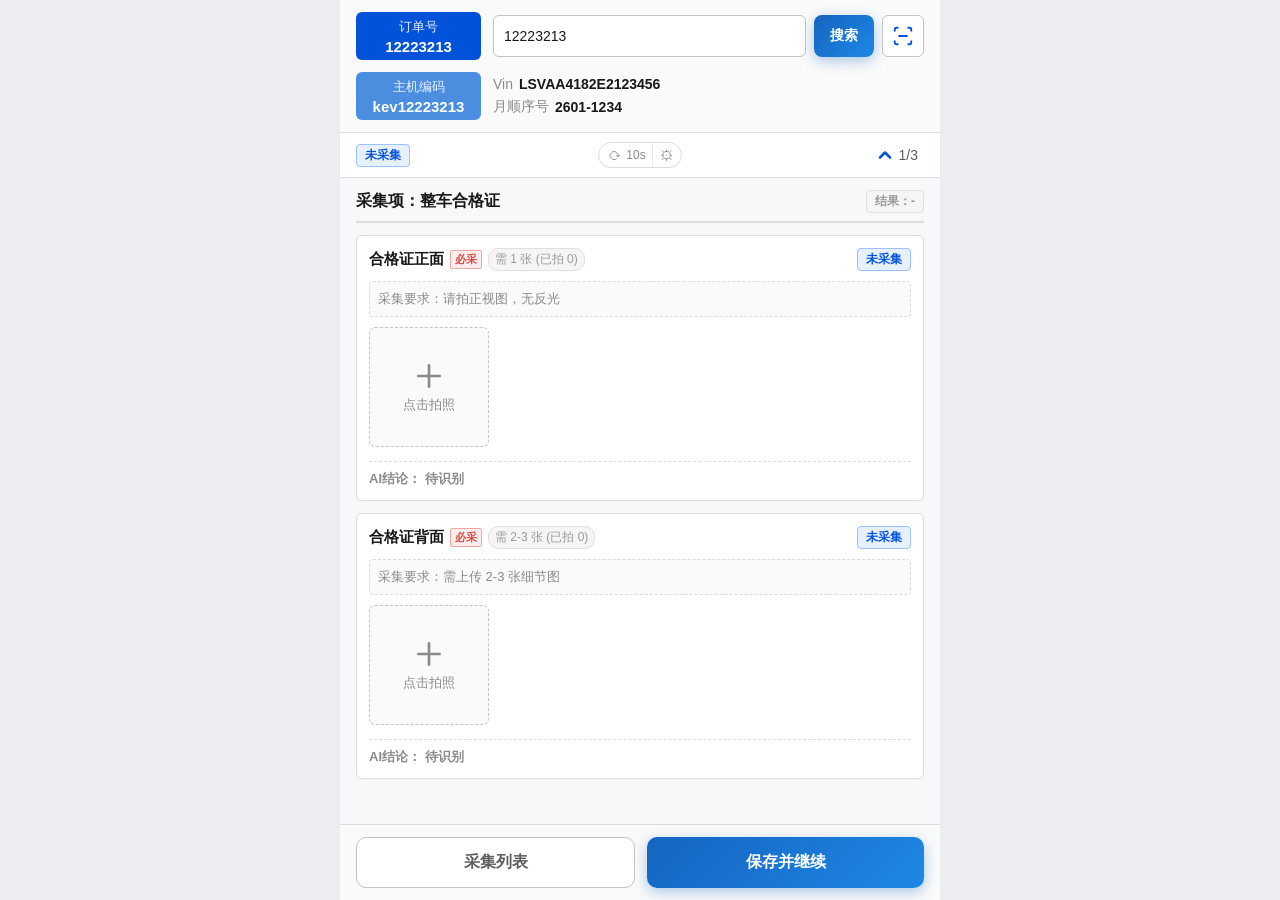
==== mom-cert-ai-collect/index.html @ 08a866f2 "feat: 采集项识别状态移至操作栏左侧，刷新倒计时居中 操作栏改为三段布局：状态左、刷新中、折叠/页码右；列表页隐藏单项状态；结果状态保持 NULL 灰/-、通过绿、不通过红" ====
<!doctype html>
<html lang="zh-CN">
  <head>
    <meta charset="UTF-8" />
    <meta name="viewport" content="width=device-width, initial-scale=1.0, maximum-scale=1.0, user-scalable=no, viewport-fit=cover" />
    <title>合格证AI图像采集</title>
    <link rel="stylesheet" href="index.css" />
  </head>
  <body>
    <div class="panel app-container mom-cert-ai-collect">
      <div class="toast-container" aria-live="polite"></div>

      <!-- ==================== 公共头部 ==================== -->
      <div class="header page-header">
        <div class="row header-row-primary">
          <div class="order-box">
            <span class="order-box-label">订单号</span>
            <span class="order-no-value">-</span>
          </div>
          <div class="search-group">
            <input
              class="search-input input-search"
              type="text"
              placeholder="输入单号/VIN/月顺序号"
              autocomplete="off"
              enterkeyhint="search"
            />
            <button type="button" class="btn-blue btn-search-order">搜索</button>
            <button type="button" class="btn-scan-header btn-scan-order" aria-label="扫码订单">
              <svg viewBox="0 0 24 24" fill="none" stroke="currentColor" stroke-width="2" aria-hidden="true">
                <path d="M3 7V5a2 2 0 012-2h2M17 3h2a2 2 0 012 2v2M21 17v2a2 2 0 01-2 2h-2M7 21H5a2 2 0 01-2-2v-2M7 12h10" />
              </svg>
            </button>
          </div>
        </div>
        <div class="row header-row-secondary">
          <div class="order-box host-code-box">
            <span class="order-box-label">主机编码</span>
            <span class="host-code-value">-</span>
          </div>
          <div class="vin-info">
            <div class="info-item"><span class="info-label">Vin</span><span class="info-value vin-value">-</span></div>
            <div class="info-item"><span class="info-label">月顺序号</span><span class="info-value month-sequence-value">-</span></div>
          </div>
        </div>
      </div>

      <div class="action-bar page-action-bar">
        <span class="category-status-tag action-status-tag tag-blue">待查询</span>
        <div class="refresh-control hidden">
          <button type="button" class="refresh-chip" aria-label="立即刷新状态">
            <span class="refresh-icon" aria-hidden="true">⟳</span>
            <span class="refresh-text">10s</span>
          </button>
          <button type="button" class="refresh-config-btn" aria-label="设置刷新间隔" title="设置刷新间隔">⚙</button>
        </div>
        <button type="button" class="toggle-control header-toggle">
          <svg class="icon-svg header-toggle-icon" viewBox="0 0 24 24" fill="none" aria-hidden="true">
            <path d="M18 15L12 9L6 15" stroke="currentColor" stroke-width="3" stroke-linecap="round" stroke-linejoin="round" />
          </svg>
          <span class="page-indicator">0/0</span>
        </button>
      </div>

      <!-- ==================== 视图1：采集详情 ==================== -->
      <div class="view view-detail active">
        <div class="content">
          <div class="main-category-header">
            <span class="category-title">采集项：-</span>
            <span class="category-result-tag tag-gray">结果：-</span>
          </div>
          <div class="subcategory-list"></div>
          <div class="empty-state hidden empty-task">
            <p>请输入单号/VIN/月顺序号查询采集任务</p>
          </div>
        </div>
        <div class="footer">
          <button type="button" class="footer-btn btn-outline-main btn-open-list disabled" aria-disabled="true">采集列表</button>
          <button type="button" class="footer-btn btn-submit btn-save disabled" aria-disabled="true">保存并继续</button>
        </div>
      </div>

      <!-- ==================== 视图2：采集列表 ==================== -->
      <div class="view view-list">
        <div class="list-status-bar">
          <span>整体检验结论：</span>
          <span class="list-conclusion">待查询</span>
        </div>
        <div class="table-container">
          <table class="list-table">
            <thead>
              <tr>
                <th width="15%">序号</th>
                <th width="40%">采集项名称</th>
                <th width="20%">状态</th>
                <th width="25%">结果</th>
              </tr>
            </thead>
            <tbody class="list-table-body"></tbody>
          </table>
          <div class="empty-state hidden empty-task-table">
            <p>暂无采集任务</p>
          </div>
        </div>
        <div class="list-footer">
          <button type="button" class="btn-refresh btn-back-detail disabled" aria-disabled="true">返回详情</button>
        </div>
      </div>

      <input type="file" class="photo-input-hidden" accept="image/*" capture="environment" />

      <!-- ==================== 更新数据确认 ==================== -->
      <div class="modal-overlay confirm-mask hidden">
        <div class="modal">
          <h3>确认更新数据？</h3>
          <p>将停用当前采集记录并重新采集，历史识别记录保留。是否确认？</p>
          <div class="modal-btns">
            <button type="button" class="modal-btn modal-btn-cancel confirm-btn-cancel">取消</button>
            <button type="button" class="modal-btn modal-btn-confirm confirm-btn-ok">确认更新</button>
          </div>
        </div>
      </div>

      <div class="modal-overlay refresh-config-mask hidden">
        <div class="modal refresh-config-box">
          <h3>刷新间隔</h3>
          <p>设置自动刷新间隔，范围 3-600 秒</p>
          <div class="refresh-preset-list">
            <button type="button" class="refresh-preset" data-seconds="5">5 秒</button>
            <button type="button" class="refresh-preset" data-seconds="10">10 秒</button>
            <button type="button" class="refresh-preset" data-seconds="30">30 秒</button>
            <button type="button" class="refresh-preset" data-seconds="60">60 秒</button>
          </div>
          <div class="refresh-custom-row">
            <input type="number" class="refresh-custom-input" min="3" max="600" step="1" inputmode="numeric" placeholder="自定义秒数" />
            <span>秒</span>
          </div>
          <div class="refresh-config-error hidden">请输入 3-600 之间的秒数</div>
          <div class="modal-btns">
            <button type="button" class="modal-btn modal-btn-cancel refresh-config-cancel">取消</button>
            <button type="button" class="modal-btn modal-btn-primary refresh-config-save">保存</button>
          </div>
        </div>
      </div>

      <div class="modal-overlay conflict-mask hidden">
        <div class="modal">
          <h3>无法保存</h3>
          <p class="conflict-message"></p>
          <div class="modal-btns">
            <button type="button" class="modal-btn modal-btn-cancel conflict-btn-close">关闭</button>
            <button type="button" class="modal-btn modal-btn-primary conflict-btn-refresh">刷新最新数据</button>
          </div>
        </div>
      </div>

      <!-- ==================== 循环结构模板 ==================== -->
      <template class="template-cert-ai-sub-card">
        <div class="sub-item-card">
          <div class="sub-header">
            <div class="sub-title">
              <span class="sub-name"></span>
              <span class="req-tag"></span>
              <span class="count-tag"></span>
            </div>
            <span class="status-tag tag-blue"></span>
          </div>
          <div class="sub-req-text hidden"></div>
          <div class="img-upload-area">
            <button type="button" class="upload-box">
              <svg class="upload-icon" viewBox="0 0 24 24" fill="none" stroke="currentColor" stroke-width="2" aria-hidden="true">
                <path stroke-linecap="round" stroke-linejoin="round" d="M12 4v16m8-8H4" />
              </svg>
              <span class="upload-text">点击拍照</span>
            </button>
            <div class="no-need-collect hidden">该项无需采集图片，跳过即可。</div>
          </div>
          <div class="action-btns hidden">
            <button type="button" class="btn-xs btn-pending" disabled>识别中...</button>
            <button type="button" class="btn-xs btn-warning btn-re-recognize">源数据重新识别</button>
            <button type="button" class="btn-xs btn-danger-outline btn-reset-data">更新数据</button>
          </div>
          <div class="ai-result-row">
            <span class="ai-result-label">AI结论：</span>
            <span class="ai-result-value">待识别</span>
          </div>
        </div>
      </template>

      <template class="template-cert-ai-photo-item">
        <div class="img-preview-box">
          <img src="" alt="" />
          <div class="loading-mask hidden">
            <div class="spinner"></div>
            处理中
          </div>
          <button type="button" class="img-del-bar" aria-label="删除照片">
            <svg viewBox="0 0 24 24" fill="none" stroke="currentColor" aria-hidden="true">
              <path stroke-linecap="round" stroke-linejoin="round" stroke-width="2" d="M19 7l-.867 12.142A2 2 0 0116.138 21H7.862a2 2 0 01-1.995-1.858L5 7m5 4v6m4-6v6m1-10V4a1 1 0 00-1-1h-4a1 1 0 00-1 1v3M4 7h16" />
            </svg>
            删除
          </button>
        </div>
      </template>

      <template class="template-cert-ai-list-row">
        <tr class="list-row">
          <td class="list-index"></td>
          <td class="list-main-name"></td>
          <td><span class="list-status"></span></td>
          <td><span class="list-result"></span></td>
        </tr>
      </template>

      <template class="template-cert-ai-toast">
        <div class="toast">
          <span class="toast-icon"></span>
          <span class="toast-message"></span>
        </div>
      </template>
    </div>

    <script src="../jquery.min.js"></script>
    <script src="mock.js"></script>
    <script src="index.js"></script>
  </body>
</html>
---- mom-cert-ai-collect/index.css ----
html,
body {
  height: 100%;
  margin: 0;
  padding: 0;
  overflow: hidden;
  background: #ebedf0;
}

body {
  display: flex;
  justify-content: center;
  font-family: -apple-system, BlinkMacSystemFont, "Segoe UI", Roboto, "Helvetica Neue", Arial, sans-serif;
  color: #181818;
  -webkit-font-smoothing: antialiased;
  -webkit-tap-highlight-color: transparent;
}

.mom-cert-ai-collect {
  width: 100%;
  max-width: 600px;
  height: 100%;
  margin: 0 auto;
  background: #fff;
  display: flex;
  flex-direction: column;
  position: relative;
  overflow: hidden;
}

.mom-cert-ai-collect,
.mom-cert-ai-collect * {
  box-sizing: border-box;
}

.mom-cert-ai-collect button,
.mom-cert-ai-collect input {
  font-family: inherit;
}

.mom-cert-ai-collect .hidden {
  display: none !important;
}

.mom-cert-ai-collect .photo-input-hidden {
  position: absolute;
  width: 0;
  height: 0;
  opacity: 0;
  overflow: hidden;
}

.mom-cert-ai-collect .view {
  display: none;
  height: 100%;
  flex-direction: column;
  flex: 1;
  overflow: hidden;
}

.mom-cert-ai-collect .view.active {
  display: flex;
}

/* ==================== 公共头部 ==================== */
.mom-cert-ai-collect .header {
  flex-shrink: 0;
  padding: 12px 16px;
  border-bottom: 1px solid #dcdcdc;
  background-color: #fafafa;
}

.mom-cert-ai-collect .row {
  display: flex;
  align-items: center;
  gap: 12px;
  margin-bottom: 12px;
}

.mom-cert-ai-collect .row:last-child {
  margin-bottom: 0;
}

.mom-cert-ai-collect .order-box {
  display: flex;
  flex-direction: column;
  align-items: center;
  justify-content: center;
  width: 125px;
  height: 48px;
  flex-shrink: 0;
  border-radius: 6px;
  color: #fff;
  background-color: #0052d9;
  transition: background-color 0.3s;
}

.mom-cert-ai-collect .order-box-label {
  font-size: 13px;
  opacity: 0.9;
}

.mom-cert-ai-collect .order-no-value,
.mom-cert-ai-collect .host-code-value {
  max-width: 100%;
  font-size: 15px;
  font-weight: 600;
  margin-top: 2px;
  padding: 0 6px;
  white-space: nowrap;
  overflow: hidden;
  text-overflow: ellipsis;
}

.mom-cert-ai-collect .order-box.status-success {
  background-color: #00a870;
  color: #fff;
}

.mom-cert-ai-collect .order-box.status-fail {
  background-color: #d54941;
  color: #fff;
}

.mom-cert-ai-collect .host-code-box {
  background-color: #4b8ee0;
}

.mom-cert-ai-collect .search-group {
  display: flex;
  flex: 1;
  gap: 8px;
  min-width: 0;
  align-items: center;
}

.mom-cert-ai-collect .search-input {
  flex: 1;
  min-width: 0;
  height: 42px;
  padding: 0 10px;
  border: 1px solid #c4c4c4;
  border-radius: 6px;
  font-size: 14px;
  color: #181818;
  outline: none;
  background: #fff;
}

.mom-cert-ai-collect .search-input:focus {
  border-color: #0052d9;
}

.mom-cert-ai-collect .search-input::placeholder {
  color: #9aa0a6;
}

.mom-cert-ai-collect .btn-blue {
  height: 42px;
  padding: 0 16px;
  flex-shrink: 0;
  border: none;
  border-radius: 8px;
  color: #fff;
  font-size: 14px;
  font-weight: 600;
  background: linear-gradient(135deg, #1565c0 0%, #1976d2 50%, #1e88e5 100%);
  box-shadow: 0 4px 14px rgba(21, 101, 192, 0.35);
}

.mom-cert-ai-collect .btn-blue:active {
  opacity: 0.92;
}

.mom-cert-ai-collect .btn-scan-header {
  width: 42px;
  height: 42px;
  min-width: 42px;
  flex-shrink: 0;
  display: flex;
  align-items: center;
  justify-content: center;
  padding: 0;
  border: 1px solid #c4c4c4;
  border-radius: 6px;
  background: #fff;
  color: #0052d9;
}

.mom-cert-ai-collect .btn-scan-header:active {
  background: #f0f5ff;
}

.mom-cert-ai-collect .btn-scan-header svg {
  width: 22px;
  height: 22px;
}

.mom-cert-ai-collect .vin-info {
  flex: 1;
  min-width: 0;
  display: flex;
  flex-direction: column;
  justify-content: center;
  gap: 6px;
  overflow: hidden;
}

.mom-cert-ai-collect .info-item {
  display: flex;
  align-items: center;
  gap: 6px;
  font-size: 14px;
  min-width: 0;
}

.mom-cert-ai-collect .info-label {
  color: #8a8a8a;
  flex-shrink: 0;
  white-space: nowrap;
}

.mom-cert-ai-collect .info-value {
  color: #181818;
  font-weight: 600;
  white-space: nowrap;
  overflow: hidden;
  text-overflow: ellipsis;
}

/* 折叠态：只保留订单号 + 搜索行 */
.mom-cert-ai-collect .header.is-collapsed .header-row-secondary {
  display: none;
}

.mom-cert-ai-collect .header.is-collapsed .header-row-primary {
  margin-bottom: 0;
}

.mom-cert-ai-collect .header.is-collapsed .order-box {
  height: 42px;
  flex-direction: row;
}

.mom-cert-ai-collect .header.is-collapsed .order-box-label {
  display: none;
}

.mom-cert-ai-collect .header.is-collapsed .order-no-value {
  margin-top: 0;
  font-size: 15px;
}

/* ==================== 操作栏 ==================== */
.mom-cert-ai-collect .action-bar {
  flex-shrink: 0;
  display: grid;
  grid-template-columns: 1fr auto 1fr;
  align-items: center;
  column-gap: 8px;
  padding: 6px 16px;
  border-bottom: 1px solid #dcdcdc;
  background-color: #fff;
}

.mom-cert-ai-collect .action-status-tag {
  justify-self: start;
}

.mom-cert-ai-collect .refresh-control {
  justify-self: center;
}

.mom-cert-ai-collect .header-toggle {
  justify-self: end;
}

.mom-cert-ai-collect .toggle-control {
  display: flex;
  align-items: center;
  gap: 4px;
  padding: 6px;
  border: none;
  background: transparent;
  color: #5e5e5e;
  font-size: 14px;
  font-weight: 500;
}

.mom-cert-ai-collect .refresh-control {
  display: flex;
  align-items: center;
  height: 26px;
  border: 1px solid #dcdcdc;
  border-radius: 13px;
  background: #fff;
  color: #8a8a8a;
  overflow: hidden;
}

.mom-cert-ai-collect .refresh-chip {
  display: flex;
  align-items: center;
  gap: 4px;
  height: 100%;
  padding: 0 6px 0 9px;
  border: none;
  background: transparent;
  color: inherit;
  font-size: 12px;
  font-weight: 500;
  white-space: nowrap;
}

.mom-cert-ai-collect .refresh-chip .refresh-icon {
  font-size: 14px;
  line-height: 1;
}

.mom-cert-ai-collect .refresh-config-btn {
  height: 100%;
  padding: 0 7px;
  border: none;
  border-left: 1px solid rgba(0, 0, 0, 0.08);
  background: transparent;
  color: inherit;
  font-size: 14px;
  line-height: 1;
}

.mom-cert-ai-collect .refresh-control.is-pending {
  color: #ff8f1f;
  border-color: #ffd591;
  background: #fff7e8;
}

.mom-cert-ai-collect .refresh-control.is-error {
  color: #d54941;
  border-color: #f2a6a2;
  background: #ffeeed;
}

.mom-cert-ai-collect .refresh-control.is-paused {
  color: #8a8a8a;
  background: #f5f5f5;
}

.mom-cert-ai-collect .icon-svg {
  width: 20px;
  height: 20px;
  color: #0052d9;
  display: block;
  transition: transform 0.3s ease;
}

.mom-cert-ai-collect .icon-svg.collapsed {
  transform: rotate(180deg);
}

/* ==================== 内容区 ==================== */
.mom-cert-ai-collect .content {
  flex: 1;
  min-height: 0;
  padding: 12px 16px;
  display: flex;
  flex-direction: column;
  gap: 12px;
  overflow-y: auto;
  background-color: #f7f8fa;
  -webkit-overflow-scrolling: touch;
}

.mom-cert-ai-collect .main-category-header {
  display: flex;
  justify-content: space-between;
  align-items: center;
  gap: 8px;
  padding-bottom: 8px;
  border-bottom: 2px solid #dcdcdc;
}

.mom-cert-ai-collect .category-title {
  font-size: 16px;
  font-weight: 600;
  color: #181818;
  min-width: 0;
  overflow: hidden;
  text-overflow: ellipsis;
  white-space: nowrap;
}

.mom-cert-ai-collect .category-status-tag,
.mom-cert-ai-collect .category-result-tag {
  flex-shrink: 0;
  white-space: nowrap;
}

.mom-cert-ai-collect .subcategory-list {
  display: flex;
  flex-direction: column;
  gap: 12px;
}

.mom-cert-ai-collect .sub-item-card {
  background: #fff;
  border: 1px solid #dcdcdc;
  border-radius: 6px;
  padding: 12px;
  display: flex;
  flex-direction: column;
  gap: 10px;
  box-shadow: 0 1px 3px rgba(0, 0, 0, 0.02);
}

.mom-cert-ai-collect .sub-header {
  display: flex;
  justify-content: space-between;
  align-items: flex-start;
  gap: 8px;
}

.mom-cert-ai-collect .sub-title {
  font-size: 15px;
  font-weight: 600;
  color: #181818;
  display: flex;
  align-items: center;
  gap: 6px;
  flex-wrap: wrap;
  min-width: 0;
}

.mom-cert-ai-collect .sub-name {
  min-width: 0;
  overflow: hidden;
  text-overflow: ellipsis;
}

.mom-cert-ai-collect .req-tag {
  flex-shrink: 0;
  font-size: 11px;
  background: #ffeeed;
  color: #d54941;
  padding: 1px 4px;
  border-radius: 2px;
  border: 1px solid #f2a6a2;
}

.mom-cert-ai-collect .req-tag.optional,
.mom-cert-ai-collect .req-tag.no-need {
  background: #f0f0f0;
  color: #666;
  border-color: #d9d9d9;
}

.mom-cert-ai-collect .count-tag {
  flex-shrink: 0;
  font-size: 12px;
  padding: 2px 6px;
  border-radius: 10px;
  font-weight: normal;
}

.mom-cert-ai-collect .count-tag.unmet {
  background: #f5f5f5;
  color: #999;
  border: 1px solid #e0e0e0;
}

.mom-cert-ai-collect .count-tag.met {
  background: #e6f7ec;
  color: #00a870;
  border: 1px solid #8cd9a8;
}

.mom-cert-ai-collect .tag-blue,
.mom-cert-ai-collect .tag-warning,
.mom-cert-ai-collect .tag-green,
.mom-cert-ai-collect .tag-red,
.mom-cert-ai-collect .tag-gray {
  padding: 2px 8px;
  border-radius: 4px;
  font-size: 12px;
  font-weight: 600;
  white-space: nowrap;
}

.mom-cert-ai-collect .tag-blue {
  background-color: #e6f0ff;
  color: #0052d9;
  border: 1px solid #99c2ff;
}

.mom-cert-ai-collect .tag-warning {
  background-color: #fff7e8;
  color: #ff8f1f;
  border: 1px solid #ffd591;
}

.mom-cert-ai-collect .tag-green {
  background-color: #e6f7ec;
  color: #00a870;
  border: 1px solid #8cd9a8;
}

.mom-cert-ai-collect .tag-red {
  background-color: #ffeeed;
  color: #d54941;
  border: 1px solid #f2a6a2;
}

.mom-cert-ai-collect .tag-gray {
  background-color: #f5f5f5;
  color: #999;
  border: 1px solid #e0e0e0;
}

.mom-cert-ai-collect .sub-req-text {
  font-size: 13px;
  color: #8a8a8a;
  background: #fafafa;
  padding: 8px;
  border-radius: 4px;
  border: 1px dashed #dcdcdc;
}

.mom-cert-ai-collect .img-upload-area {
  display: flex;
  gap: 10px;
  flex-wrap: wrap;
  align-items: center;
}

.mom-cert-ai-collect .upload-box,
.mom-cert-ai-collect .img-preview-box {
  width: calc(33.33% - 7px);
  min-width: 90px;
  max-width: 120px;
  aspect-ratio: 1;
  border-radius: 6px;
}

.mom-cert-ai-collect .upload-box {
  padding: 0;
  border: 1px dashed #c4c4c4;
  background-color: #fafafa;
  display: flex;
  flex-direction: column;
  align-items: center;
  justify-content: center;
}

.mom-cert-ai-collect .upload-box:active {
  border-color: #0052d9;
  background-color: #f0f5ff;
}

.mom-cert-ai-collect .upload-icon {
  width: 32px;
  height: 32px;
  color: #8a8a8a;
}

.mom-cert-ai-collect .upload-text {
  font-size: 13px;
  color: #8a8a8a;
  margin-top: 4px;
  font-weight: 500;
}

.mom-cert-ai-collect .img-preview-box {
  border: 1px solid #dcdcdc;
  position: relative;
  overflow: hidden;
  background: #000;
}

.mom-cert-ai-collect .img-preview-box img {
  width: 100%;
  height: 100%;
  object-fit: cover;
  display: block;
}

.mom-cert-ai-collect .img-del-bar {
  position: absolute;
  bottom: 0;
  left: 0;
  right: 0;
  height: 32px;
  width: 100%;
  border: none;
  background: rgba(0, 0, 0, 0.7);
  color: #fff;
  display: flex;
  align-items: center;
  justify-content: center;
  gap: 4px;
  font-size: 14px;
  font-weight: 500;
}

.mom-cert-ai-collect .img-del-bar:active {
  background: #d54941;
}

.mom-cert-ai-collect .img-del-bar svg {
  width: 16px;
  height: 16px;
}

.mom-cert-ai-collect .loading-mask {
  position: absolute;
  top: 0;
  left: 0;
  right: 0;
  bottom: 0;
  background: rgba(255, 255, 255, 0.85);
  display: flex;
  flex-direction: column;
  align-items: center;
  justify-content: center;
  color: #ff8f1f;
  font-size: 13px;
  font-weight: bold;
}

.mom-cert-ai-collect .spinner {
  width: 24px;
  height: 24px;
  border: 3px solid #f3f3f3;
  border-top: 3px solid #ff8f1f;
  border-radius: 50%;
  animation: spin 1s linear infinite;
  margin-bottom: 4px;
}

.mom-cert-ai-collect .no-need-collect {
  font-size: 13px;
  color: #8a8a8a;
  font-style: italic;
  padding: 8px 0;
}

.mom-cert-ai-collect .action-btns {
  display: flex;
  gap: 8px;
  flex-wrap: wrap;
  min-height: 36px;
}

.mom-cert-ai-collect .btn-xs {
  height: 36px;
  padding: 0 16px;
  border-radius: 4px;
  font-size: 14px;
  border: 1px solid transparent;
  display: flex;
  align-items: center;
  justify-content: center;
  font-weight: 500;
  background: #fff;
}

.mom-cert-ai-collect .btn-xs:disabled {
  background: #f5f5f5;
  color: #999;
  border-color: #e0e0e0;
  cursor: not-allowed;
}

.mom-cert-ai-collect .btn-warning {
  background: #ff8f1f;
  color: #fff;
}

.mom-cert-ai-collect .btn-warning:active:not(:disabled) {
  opacity: 0.8;
}

.mom-cert-ai-collect .btn-danger-outline {
  background: #fff;
  border-color: #f2a6a2;
  color: #d54941;
}

.mom-cert-ai-collect .btn-danger-outline:active:not(:disabled) {
  background: #ffeeed;
}

.mom-cert-ai-collect .ai-result-row {
  font-size: 13px;
  color: #8a8a8a;
  border-top: 1px dashed #dcdcdc;
  padding-top: 8px;
  margin-top: 4px;
}

.mom-cert-ai-collect .ai-result-row span {
  color: inherit;
  font-weight: 600;
}

.mom-cert-ai-collect .ai-result-label {
  font-weight: 400;
}

.mom-cert-ai-collect .ai-result-row.status-success {
  color: #00a870;
}

.mom-cert-ai-collect .ai-result-row.status-fail {
  color: #d54941;
}

.mom-cert-ai-collect .ai-result-row.status-pending {
  color: #ff8f1f;
}

.mom-cert-ai-collect .ai-result-row.status-none {
  color: #8a8a8a;
}

/* ==================== 底部 ==================== */
.mom-cert-ai-collect .footer {
  flex-shrink: 0;
  display: flex;
  gap: 12px;
  padding: 12px 16px calc(12px + env(safe-area-inset-bottom));
  border-top: 1px solid #dcdcdc;
  background-color: #fafafa;
}

.mom-cert-ai-collect .footer-btn {
  flex: 1;
  padding: 14px 0;
  border-radius: 10px;
  font-size: 16px;
  font-weight: 600;
  border: 1px solid transparent;
}

.mom-cert-ai-collect .btn-outline-main {
  background-color: #fff;
  color: #5e5e5e;
  border-color: #c4c4c4;
}

.mom-cert-ai-collect .btn-submit,
.mom-cert-ai-collect .btn-refresh {
  border: none;
  border-radius: 10px;
  color: #fff;
  font-weight: 700;
  background: linear-gradient(135deg, #1565c0 0%, #1976d2 50%, #1e88e5 100%);
  box-shadow: 0 4px 14px rgba(21, 101, 192, 0.35);
}

.mom-cert-ai-collect .btn-submit:active,
.mom-cert-ai-collect .btn-refresh:active {
  opacity: 0.92;
}

.mom-cert-ai-collect .footer-btn.disabled,
.mom-cert-ai-collect .btn-refresh.disabled {
  opacity: 0.5;
  box-shadow: none;
  cursor: not-allowed;
}

/* ==================== 采集列表 ==================== */
.mom-cert-ai-collect .list-status-bar {
  flex-shrink: 0;
  display: flex;
  align-items: center;
  padding: 12px 16px;
  border-bottom: 1px solid #dcdcdc;
  background-color: #fff;
  font-size: 15px;
  font-weight: 600;
}

.mom-cert-ai-collect .list-conclusion {
  margin-left: 2px;
}

.mom-cert-ai-collect .list-conclusion.status-success {
  color: #00a870;
}

.mom-cert-ai-collect .list-conclusion.status-fail {
  color: #d54941;
}

.mom-cert-ai-collect .list-conclusion.status-pending {
  color: #ff8f1f;
}

.mom-cert-ai-collect .table-container {
  flex: 1;
  min-height: 0;
  padding: 12px 16px;
  overflow-y: auto;
  background-color: #fff;
  -webkit-overflow-scrolling: touch;
}

.mom-cert-ai-collect .list-table {
  width: 100%;
  border-collapse: collapse;
  text-align: center;
  font-size: 14px;
  border: 1px solid #dcdcdc;
}

.mom-cert-ai-collect .list-table th {
  background-color: #f5f7fa;
  color: #5e5e5e;
  padding: 12px 8px;
  font-weight: 600;
  border-bottom: 1px solid #dcdcdc;
  border-right: 1px solid #dcdcdc;
}

.mom-cert-ai-collect .list-table th:last-child {
  border-right: none;
}

.mom-cert-ai-collect .list-table td {
  padding: 14px 8px;
  border-bottom: 1px solid #dcdcdc;
  border-right: 1px solid #dcdcdc;
  color: #181818;
  transition: all 0.2s ease;
  word-break: break-word;
}

.mom-cert-ai-collect .list-table td:last-child {
  border-right: none;
}

.mom-cert-ai-collect .list-table tbody tr {
  cursor: pointer;
}

.mom-cert-ai-collect .list-table tbody tr:active td {
  background-color: #dbe8ff;
  color: #0052d9;
}

@media (hover: hover) {
  .mom-cert-ai-collect .list-table tbody tr:hover td {
    background-color: #f0f5ff;
    color: #0052d9;
  }
}

.mom-cert-ai-collect .list-status.status-pass,
.mom-cert-ai-collect .list-result.status-pass {
  color: #00a870;
  font-weight: 600;
}

.mom-cert-ai-collect .list-status.status-fail,
.mom-cert-ai-collect .list-result.status-fail {
  color: #d54941;
  font-weight: 600;
}

.mom-cert-ai-collect .list-status.status-uncollected {
  color: #0052d9;
  font-weight: 600;
}

.mom-cert-ai-collect .list-status.status-waiting,
.mom-cert-ai-collect .list-result.status-waiting {
  color: #ff8f1f;
  font-weight: 600;
}

.mom-cert-ai-collect .list-status.status-none,
.mom-cert-ai-collect .list-result.status-none {
  color: #8a8a8a;
}

.mom-cert-ai-collect .list-footer {
  flex-shrink: 0;
  display: flex;
  padding: 16px;
  padding-bottom: calc(16px + env(safe-area-inset-bottom));
  border-top: 1px solid #dcdcdc;
  background-color: #fafafa;
}

.mom-cert-ai-collect .btn-refresh {
  width: 100%;
  padding: 14px 0;
  font-size: 16px;
}

/* ==================== 空态 ==================== */
.mom-cert-ai-collect .empty-state {
  padding: 40px 20px;
  text-align: center;
  color: #8a8a8a;
}

.mom-cert-ai-collect .empty-state p {
  margin: 0;
  font-size: 14px;
  line-height: 1.5;
}

/* ==================== Toast ==================== */
.mom-cert-ai-collect .toast-container {
  position: fixed;
  top: 20px;
  left: 50%;
  transform: translateX(-50%);
  display: flex;
  flex-direction: column;
  gap: 10px;
  z-index: 9999;
  width: 90%;
  max-width: 400px;
  pointer-events: none;
}

.mom-cert-ai-collect .toast {
  display: flex;
  align-items: center;
  gap: 8px;
  padding: 12px 16px;
  border-radius: 6px;
  border: 1px solid #dcdcdc;
  background-color: #fff;
  box-shadow: 0 4px 12px rgba(0, 0, 0, 0.15);
  font-size: 15px;
  font-weight: 600;
  transition: opacity 0.3s;
}

.mom-cert-ai-collect .toast.is-hiding {
  opacity: 0;
}

.mom-cert-ai-collect .toast.loading {
  color: #ff8f1f;
  border-color: #ffd591;
  background-color: #fff7e8;
}

.mom-cert-ai-collect .toast.success {
  color: #00a870;
  border-color: #8cd9a8;
  background-color: #e6f7ec;
}

.mom-cert-ai-collect .toast.error {
  color: #d54941;
  border-color: #f2a6a2;
  background-color: #ffeeed;
}

.mom-cert-ai-collect .toast.warning {
  color: #ff8f1f;
  border-color: #ffd591;
  background-color: #fff7e8;
}

/* ==================== 确认弹窗 ==================== */
.mom-cert-ai-collect .modal-overlay {
  position: fixed;
  top: 0;
  left: 0;
  right: 0;
  bottom: 0;
  z-index: 10000;
  display: flex;
  align-items: center;
  justify-content: center;
  padding: 20px;
  background: rgba(0, 0, 0, 0.5);
}

.mom-cert-ai-collect .modal {
  width: 100%;
  max-width: 320px;
  padding: 20px;
  border-radius: 8px;
  background: #fff;
  text-align: center;
  box-shadow: 0 4px 12px rgba(0, 0, 0, 0.2);
  animation: scaleIn 0.2s ease;
}

.mom-cert-ai-collect .modal h3 {
  margin: 0 0 12px;
  font-size: 18px;
  color: #d54941;
}

.mom-cert-ai-collect .modal p {
  margin: 0 0 24px;
  font-size: 15px;
  color: #5e5e5e;
  line-height: 1.5;
}

.mom-cert-ai-collect .modal-btns {
  display: flex;
  gap: 12px;
}

.mom-cert-ai-collect .modal-btn {
  flex: 1;
  height: 44px;
  border: none;
  border-radius: 6px;
  font-size: 16px;
  font-weight: 600;
}

.mom-cert-ai-collect .modal-btn-cancel {
  background: #f5f5f5;
  color: #5e5e5e;
}

.mom-cert-ai-collect .modal-btn-confirm {
  background: #d54941;
  color: #fff;
}

.mom-cert-ai-collect .modal-btn-primary {
  background: #0052d9;
  color: #fff;
}

.mom-cert-ai-collect .refresh-config-box h3 {
  color: #181818;
}

.mom-cert-ai-collect .refresh-preset-list {
  display: flex;
  flex-wrap: wrap;
  gap: 8px;
  margin-bottom: 14px;
}

.mom-cert-ai-collect .refresh-preset {
  flex: 1 1 calc(50% - 4px);
  padding: 10px;
  border: 1px solid #dcdcdc;
  border-radius: 8px;
  background: #fafafa;
  color: #181818;
  font-size: 14px;
}

.mom-cert-ai-collect .refresh-preset.active {
  border-color: #0052d9;
  background: #e6f0ff;
  color: #0052d9;
  font-weight: 600;
}

.mom-cert-ai-collect .refresh-custom-row {
  display: flex;
  align-items: center;
  justify-content: center;
  gap: 6px;
  margin-bottom: 10px;
  font-size: 14px;
  color: #5e5e5e;
}

.mom-cert-ai-collect .refresh-custom-input {
  width: 118px;
  height: 40px;
  padding: 0 10px;
  border: 1px solid #c4c4c4;
  border-radius: 6px;
  font-size: 15px;
  text-align: center;
  outline: none;
}

.mom-cert-ai-collect .refresh-custom-input:focus {
  border-color: #0052d9;
}

.mom-cert-ai-collect .refresh-config-error {
  margin: -2px 0 12px;
  font-size: 12px;
  color: #d54941;
  text-align: center;
}

.mom-cert-ai-collect .modal-btn:active {
  opacity: 0.8;
}

/* ==================== 动画 ==================== */
@keyframes spin {
  0% {
    transform: rotate(0deg);
  }
  100% {
    transform: rotate(360deg);
  }
}

@keyframes scaleIn {
  from {
    transform: scale(0.9);
    opacity: 0;
  }
  to {
    transform: scale(1);
    opacity: 1;
  }
}

/* ==================== 窄屏 ==================== */
@media (max-width: 420px) {
  .mom-cert-ai-collect .header {
    padding: 10px 12px;
  }

  .mom-cert-ai-collect .row {
    gap: 8px;
    margin-bottom: 10px;
  }

  .mom-cert-ai-collect .order-box {
    width: 112px;
  }

  .mom-cert-ai-collect .host-code-box {
    width: 112px;
  }

  .mom-cert-ai-collect .search-group {
    gap: 6px;
  }

  .mom-cert-ai-collect .btn-blue {
    padding: 0 10px;
  }

  .mom-cert-ai-collect .btn-scan-header {
    width: 38px;
    min-width: 38px;
  }

  .mom-cert-ai-collect .action-bar {
    column-gap: 6px;
    padding: 6px 12px;
  }

  .mom-cert-ai-collect .refresh-chip {
    padding: 0 4px 0 7px;
    font-size: 11px;
  }

  .mom-cert-ai-collect .refresh-config-btn {
    padding: 0 5px;
  }

  .mom-cert-ai-collect .content {
    padding: 10px 12px;
  }

  .mom-cert-ai-collect .footer {
    gap: 8px;
    padding: 10px 12px calc(10px + env(safe-area-inset-bottom));
  }

  .mom-cert-ai-collect .footer-btn {
    padding: 13px 0;
    font-size: 15px;
  }

  .mom-cert-ai-collect .list-status-bar {
    padding: 10px 12px;
    font-size: 14px;
  }

  .mom-cert-ai-collect .table-container {
    padding: 10px 8px;
  }

  .mom-cert-ai-collect .list-footer {
    padding: 12px;
    padding-bottom: calc(12px + env(safe-area-inset-bottom));
  }
}

@media (max-width: 340px) {
  .mom-cert-ai-collect .order-box,
  .mom-cert-ai-collect .host-code-box {
    width: 96px;
  }

  .mom-cert-ai-collect .order-box-label {
    font-size: 12px;
  }

  .mom-cert-ai-collect .order-no-value,
  .mom-cert-ai-collect .host-code-value {
    font-size: 13px;
  }

  .mom-cert-ai-collect .upload-box,
  .mom-cert-ai-collect .img-preview-box {
    min-width: 80px;
  }
}
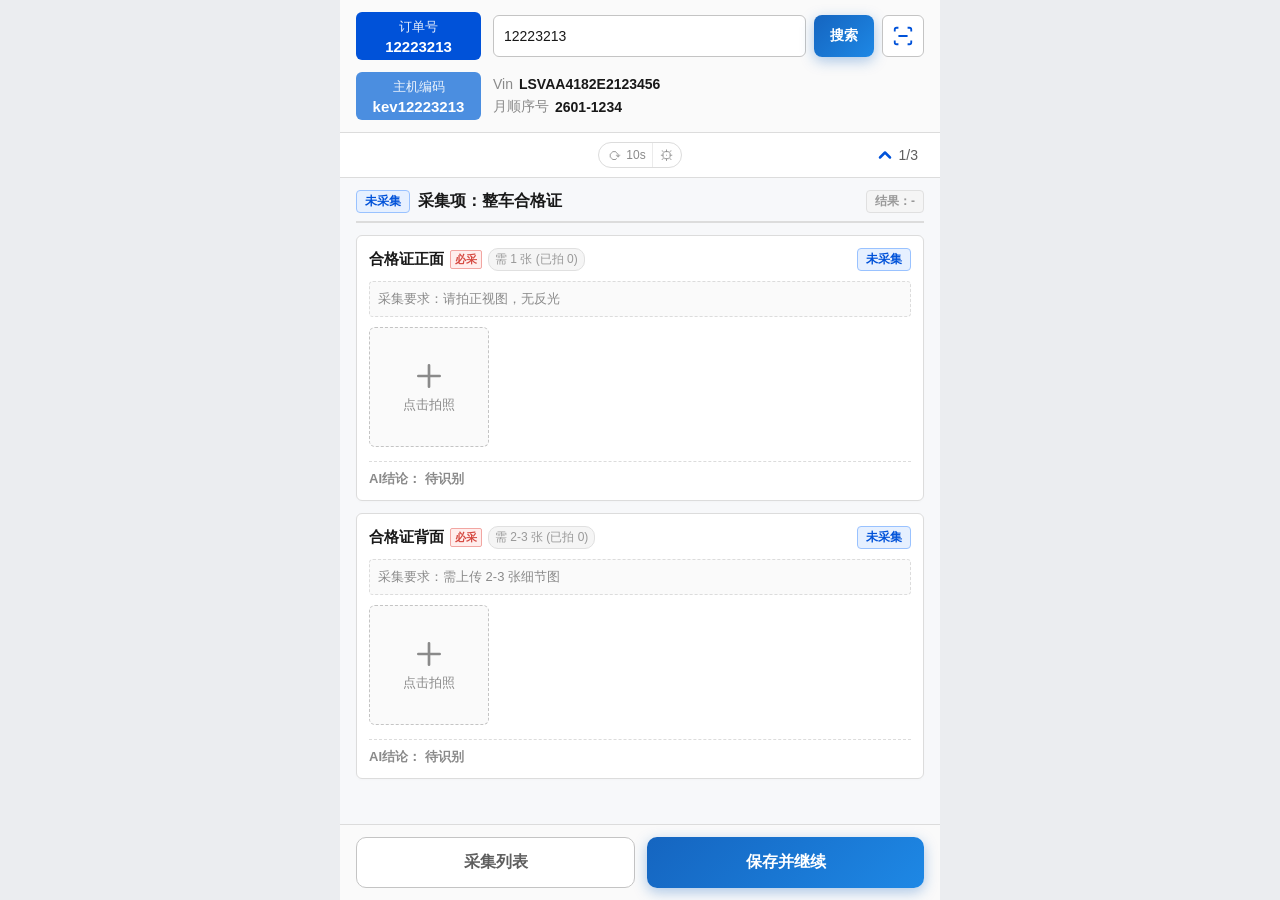
==== commit ca9c803a: "fix: 采集项状态跟随采集主项，放采集项标题行左侧 顶部操作栏仅保留居中的刷新倒计时；采集项状态回到采集项标题行左侧，结果状态仍在右侧；列表页随详情一起隐藏" ====
--- a/mom-cert-ai-collect/index.html
+++ b/mom-cert-ai-collect/index.html
@@ -46,7 +46,6 @@
       </div>
 
       <div class="action-bar page-action-bar">
-        <span class="category-status-tag action-status-tag tag-blue">待查询</span>
         <div class="refresh-control hidden">
           <button type="button" class="refresh-chip" aria-label="立即刷新状态">
             <span class="refresh-icon" aria-hidden="true">⟳</span>
@@ -66,6 +65,7 @@
       <div class="view view-detail active">
         <div class="content">
           <div class="main-category-header">
+            <span class="category-status-tag tag-blue">待查询</span>
             <span class="category-title">采集项：-</span>
             <span class="category-result-tag tag-gray">结果：-</span>
           </div>
--- a/mom-cert-ai-collect/index.css
+++ b/mom-cert-ai-collect/index.css
@@ -263,15 +263,13 @@
   background-color: #fff;
 }
 
-.mom-cert-ai-collect .action-status-tag {
-  justify-self: start;
-}
-
 .mom-cert-ai-collect .refresh-control {
+  grid-column: 2;
   justify-self: center;
 }
 
 .mom-cert-ai-collect .header-toggle {
+  grid-column: 3;
   justify-self: end;
 }
 
@@ -380,10 +378,11 @@
 }
 
 .mom-cert-ai-collect .category-title {
+  flex: 1;
+  min-width: 0;
   font-size: 16px;
   font-weight: 600;
   color: #181818;
-  min-width: 0;
   overflow: hidden;
   text-overflow: ellipsis;
   white-space: nowrap;
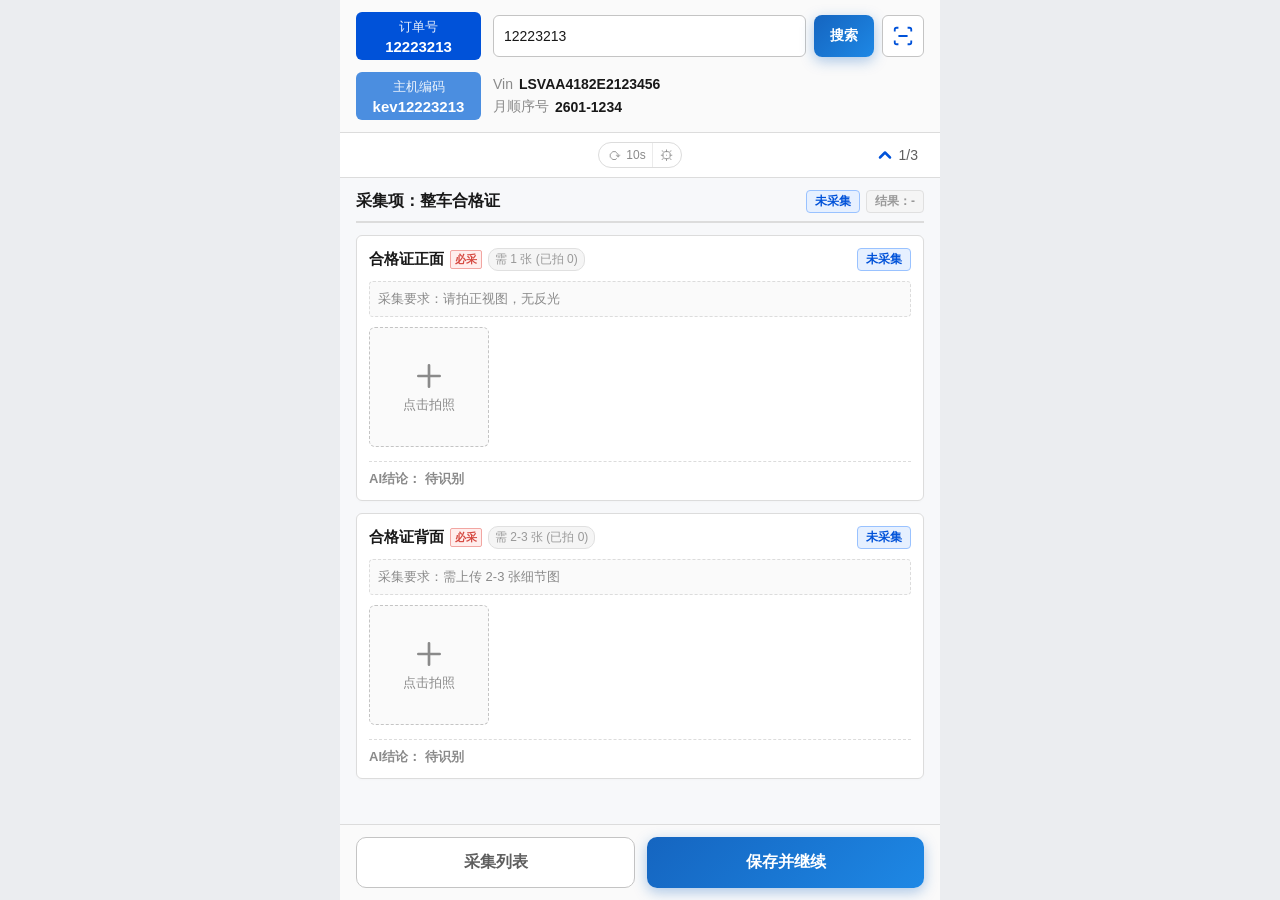
==== commit 664f7824: "fix: 采集项状态位置保持不变，仅刷新倒计时居中 采集项状态回到采集项标题行右侧、结果状态旁边；刷新倒计时保持操作栏中间；列表页状态随详情隐藏" ====
--- a/mom-cert-ai-collect/index.html
+++ b/mom-cert-ai-collect/index.html
@@ -65,9 +65,11 @@
       <div class="view view-detail active">
         <div class="content">
           <div class="main-category-header">
-            <span class="category-status-tag tag-blue">待查询</span>
             <span class="category-title">采集项：-</span>
-            <span class="category-result-tag tag-gray">结果：-</span>
+            <div class="category-status-group">
+              <span class="category-status-tag tag-blue">待查询</span>
+              <span class="category-result-tag tag-gray">结果：-</span>
+            </div>
           </div>
           <div class="subcategory-list"></div>
           <div class="empty-state hidden empty-task">
--- a/mom-cert-ai-collect/index.css
+++ b/mom-cert-ai-collect/index.css
@@ -388,6 +388,13 @@
   white-space: nowrap;
 }
 
+.mom-cert-ai-collect .category-status-group {
+  display: flex;
+  align-items: center;
+  gap: 6px;
+  flex-shrink: 0;
+}
+
 .mom-cert-ai-collect .category-status-tag,
 .mom-cert-ai-collect .category-result-tag {
   flex-shrink: 0;
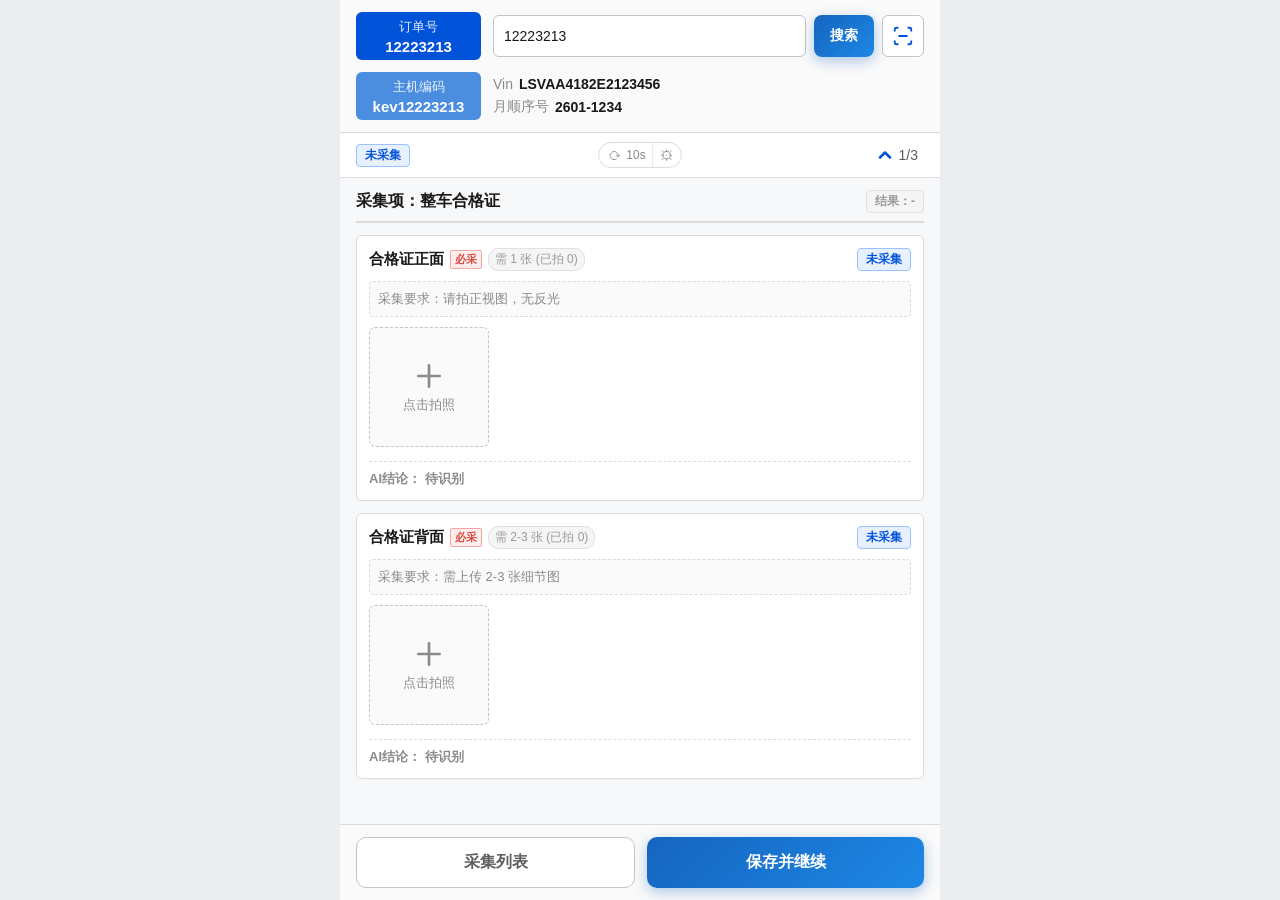
==== commit f1c50e4b: "fix: 采集项状态放回刷新同一行左侧 操作栏三段布局：采集项状态左、刷新倒计时中、折叠/页码右；状态跟随当前采集主项，列表页隐藏；采集项标题行仅保留标题与结果状态" ====
--- a/mom-cert-ai-collect/index.html
+++ b/mom-cert-ai-collect/index.html
@@ -46,6 +46,7 @@
       </div>
 
       <div class="action-bar page-action-bar">
+        <span class="category-status-tag action-status-tag tag-blue">待查询</span>
         <div class="refresh-control hidden">
           <button type="button" class="refresh-chip" aria-label="立即刷新状态">
             <span class="refresh-icon" aria-hidden="true">⟳</span>
@@ -66,10 +67,7 @@
         <div class="content">
           <div class="main-category-header">
             <span class="category-title">采集项：-</span>
-            <div class="category-status-group">
-              <span class="category-status-tag tag-blue">待查询</span>
-              <span class="category-result-tag tag-gray">结果：-</span>
-            </div>
+            <span class="category-result-tag tag-gray">结果：-</span>
           </div>
           <div class="subcategory-list"></div>
           <div class="empty-state hidden empty-task">
--- a/mom-cert-ai-collect/index.css
+++ b/mom-cert-ai-collect/index.css
@@ -263,6 +263,11 @@
   background-color: #fff;
 }
 
+.mom-cert-ai-collect .action-status-tag {
+  grid-column: 1;
+  justify-self: start;
+}
+
 .mom-cert-ai-collect .refresh-control {
   grid-column: 2;
   justify-self: center;
@@ -386,13 +391,6 @@
   overflow: hidden;
   text-overflow: ellipsis;
   white-space: nowrap;
-}
-
-.mom-cert-ai-collect .category-status-group {
-  display: flex;
-  align-items: center;
-  gap: 6px;
-  flex-shrink: 0;
 }
 
 .mom-cert-ai-collect .category-status-tag,
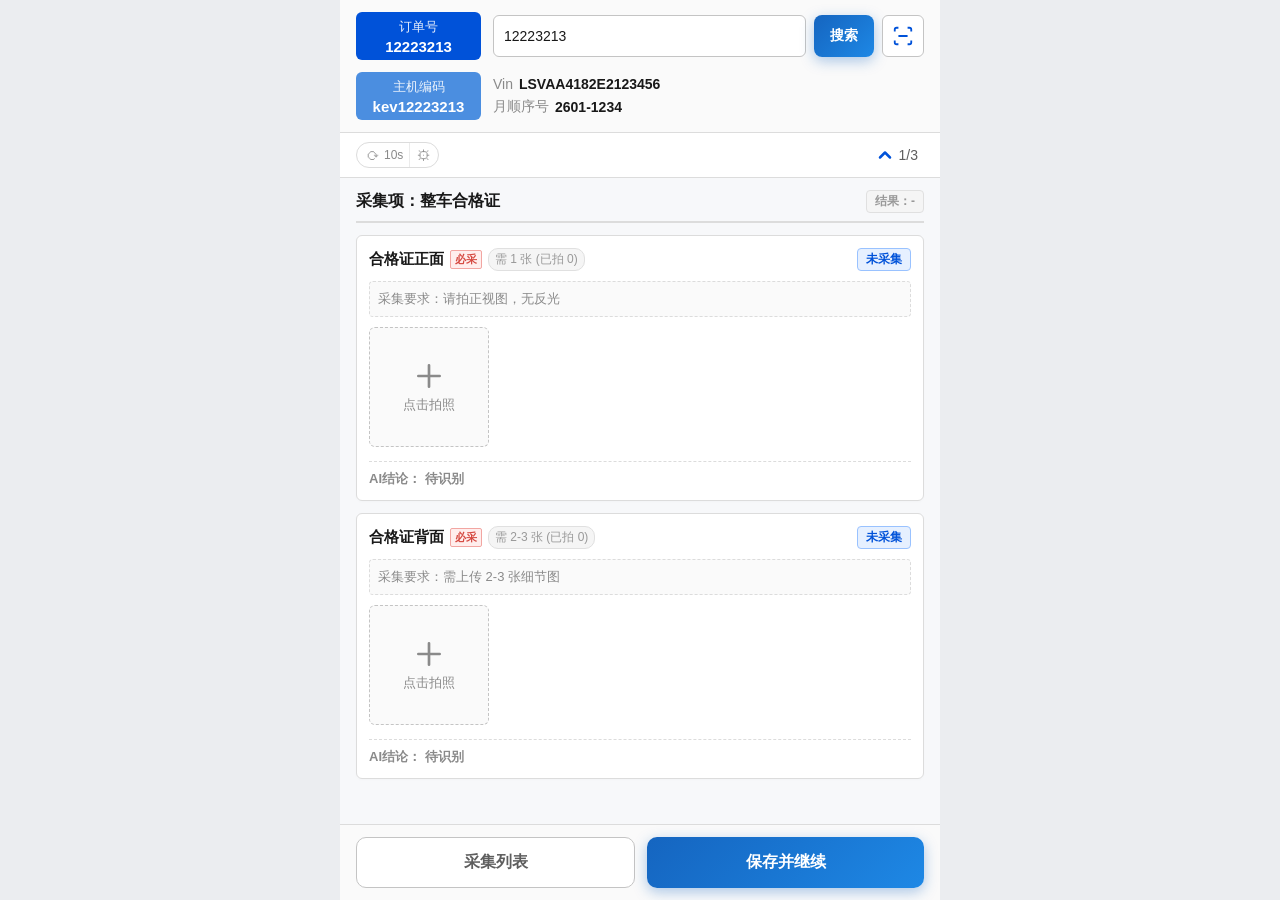
==== commit c3df2657: "fix: 移除顶部采集项状态，刷新倒计时移到左侧 操作栏仅保留左侧刷新和右侧折叠/页码；采集项状态不再在顶部展示；采集项标题行保留标题与结果状态" ====
--- a/mom-cert-ai-collect/index.html
+++ b/mom-cert-ai-collect/index.html
@@ -46,7 +46,6 @@
       </div>
 
       <div class="action-bar page-action-bar">
-        <span class="category-status-tag action-status-tag tag-blue">待查询</span>
         <div class="refresh-control hidden">
           <button type="button" class="refresh-chip" aria-label="立即刷新状态">
             <span class="refresh-icon" aria-hidden="true">⟳</span>
--- a/mom-cert-ai-collect/index.css
+++ b/mom-cert-ai-collect/index.css
@@ -254,28 +254,15 @@
 /* ==================== 操作栏 ==================== */
 .mom-cert-ai-collect .action-bar {
   flex-shrink: 0;
-  display: grid;
-  grid-template-columns: 1fr auto 1fr;
-  align-items: center;
-  column-gap: 8px;
+  display: flex;
+  align-items: center;
   padding: 6px 16px;
   border-bottom: 1px solid #dcdcdc;
   background-color: #fff;
 }
 
-.mom-cert-ai-collect .action-status-tag {
-  grid-column: 1;
-  justify-self: start;
-}
-
-.mom-cert-ai-collect .refresh-control {
-  grid-column: 2;
-  justify-self: center;
-}
-
 .mom-cert-ai-collect .header-toggle {
-  grid-column: 3;
-  justify-self: end;
+  margin-left: auto;
 }
 
 .mom-cert-ai-collect .toggle-control {
@@ -393,7 +380,6 @@
   white-space: nowrap;
 }
 
-.mom-cert-ai-collect .category-status-tag,
 .mom-cert-ai-collect .category-result-tag {
   flex-shrink: 0;
   white-space: nowrap;
@@ -1158,7 +1144,6 @@
   }
 
   .mom-cert-ai-collect .action-bar {
-    column-gap: 6px;
     padding: 6px 12px;
   }
 
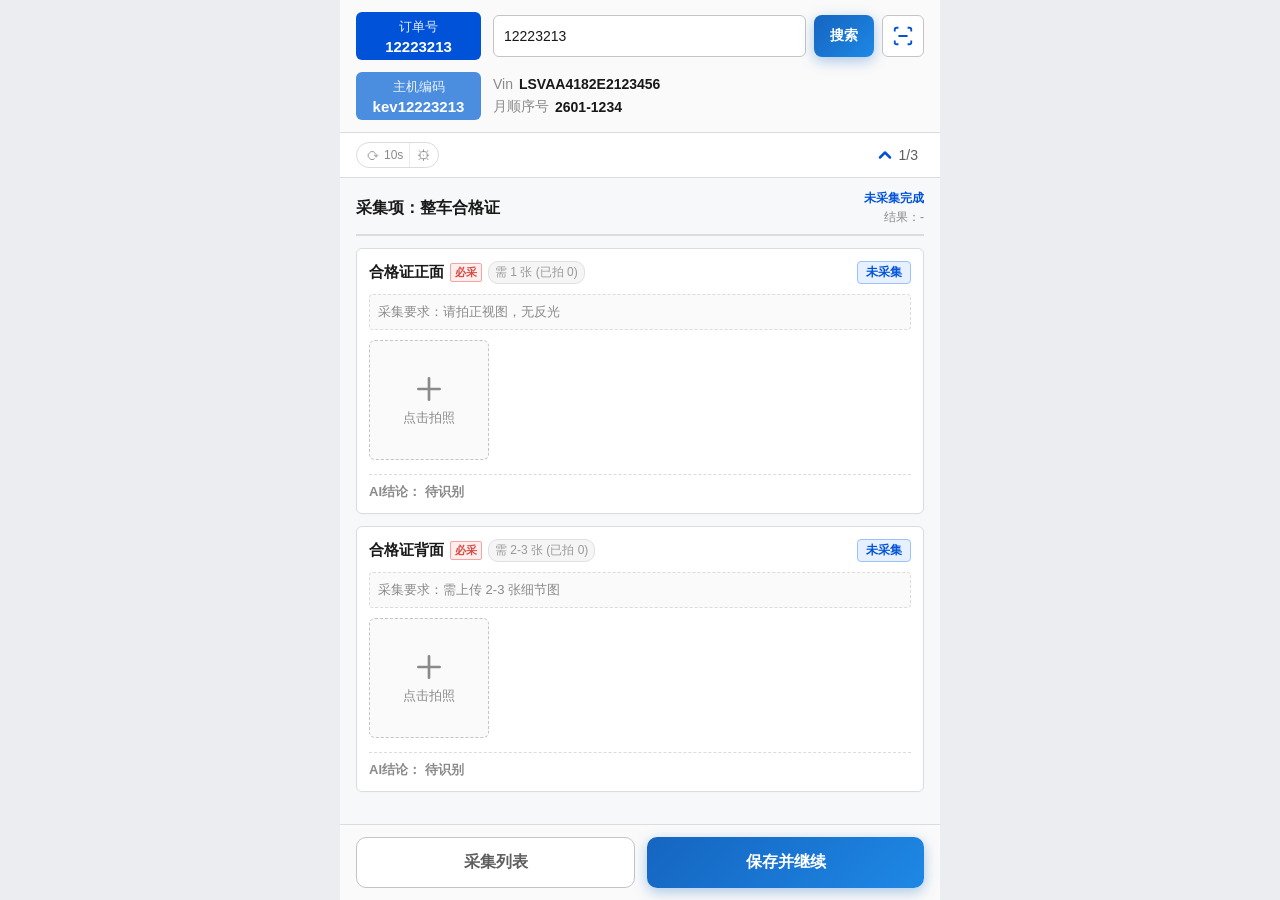
==== commit 48ac5d4f: "feat: 重新设计采集项状态展示，未采完显示未采集完成 采集项标题右侧改为状态+结果两行摘要；未采完显示未采集完成；列表同步；无需采集项去掉重复标签；选填0张计数标签改中性灰" ====
--- a/mom-cert-ai-collect/index.html
+++ b/mom-cert-ai-collect/index.html
@@ -66,7 +66,10 @@
         <div class="content">
           <div class="main-category-header">
             <span class="category-title">采集项：-</span>
-            <span class="category-result-tag tag-gray">结果：-</span>
+            <div class="main-status-summary">
+              <span class="main-status-text status-uncollected">未采集完成</span>
+              <span class="main-result-text result-none">结果：-</span>
+            </div>
           </div>
           <div class="subcategory-list"></div>
           <div class="empty-state hidden empty-task">
@@ -89,10 +92,10 @@
           <table class="list-table">
             <thead>
               <tr>
-                <th width="15%">序号</th>
-                <th width="40%">采集项名称</th>
-                <th width="20%">状态</th>
-                <th width="25%">结果</th>
+                <th width="14%">序号</th>
+                <th width="34%">采集项名称</th>
+                <th width="30%">状态</th>
+                <th width="22%">结果</th>
               </tr>
             </thead>
             <tbody class="list-table-body"></tbody>
--- a/mom-cert-ai-collect/index.css
+++ b/mom-cert-ai-collect/index.css
@@ -380,9 +380,51 @@
   white-space: nowrap;
 }
 
-.mom-cert-ai-collect .category-result-tag {
+.mom-cert-ai-collect .main-status-summary {
+  display: flex;
+  flex-direction: column;
+  align-items: flex-end;
+  gap: 2px;
   flex-shrink: 0;
-  white-space: nowrap;
+}
+
+.mom-cert-ai-collect .main-status-text {
+  font-size: 12px;
+  font-weight: 600;
+}
+
+.mom-cert-ai-collect .main-status-text.status-uncollected {
+  color: #0052d9;
+}
+
+.mom-cert-ai-collect .main-status-text.status-pending {
+  color: #ff8f1f;
+}
+
+.mom-cert-ai-collect .main-status-text.status-success {
+  color: #00a870;
+}
+
+.mom-cert-ai-collect .main-status-text.status-fail {
+  color: #d54941;
+}
+
+.mom-cert-ai-collect .main-status-text.status-none {
+  color: #8a8a8a;
+}
+
+.mom-cert-ai-collect .main-result-text {
+  font-size: 12px;
+  font-weight: 500;
+  color: #8a8a8a;
+}
+
+.mom-cert-ai-collect .main-result-text.result-pass {
+  color: #00a870;
+}
+
+.mom-cert-ai-collect .main-result-text.result-fail {
+  color: #d54941;
 }
 
 .mom-cert-ai-collect .subcategory-list {
